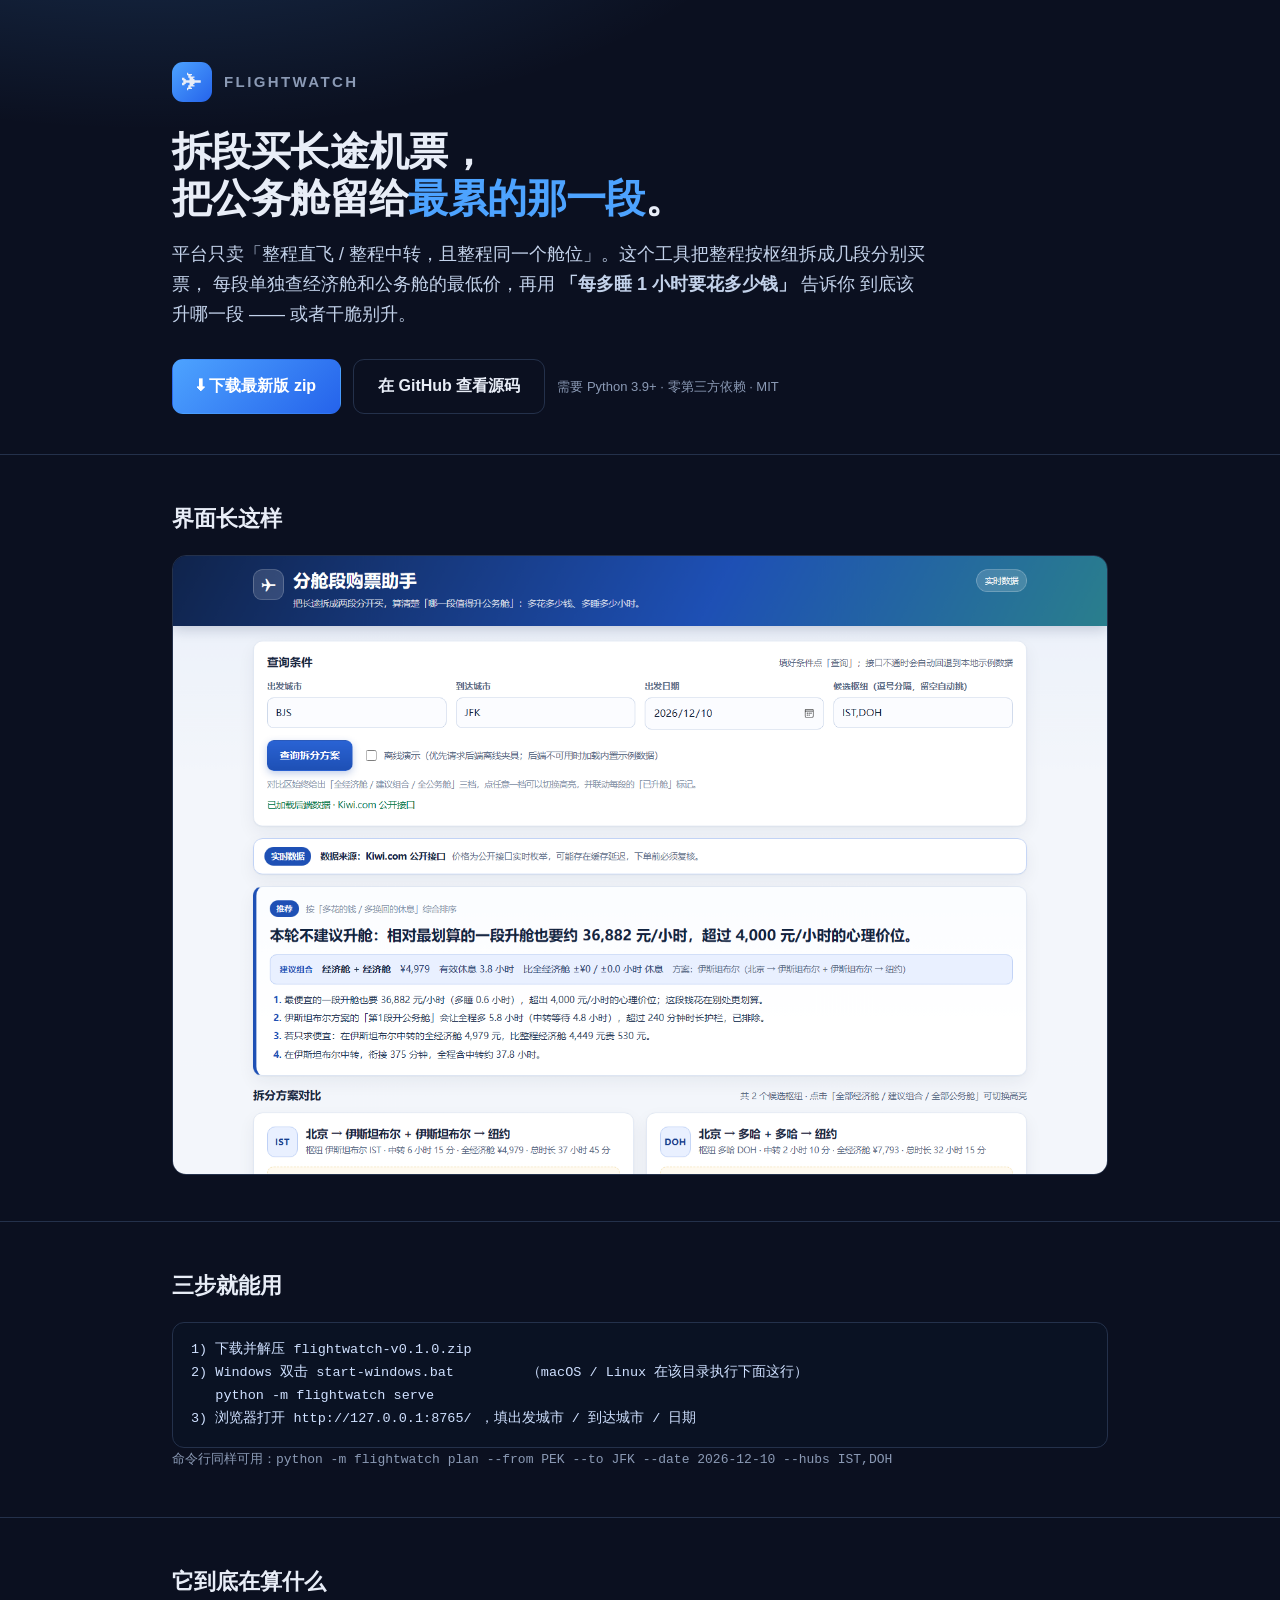
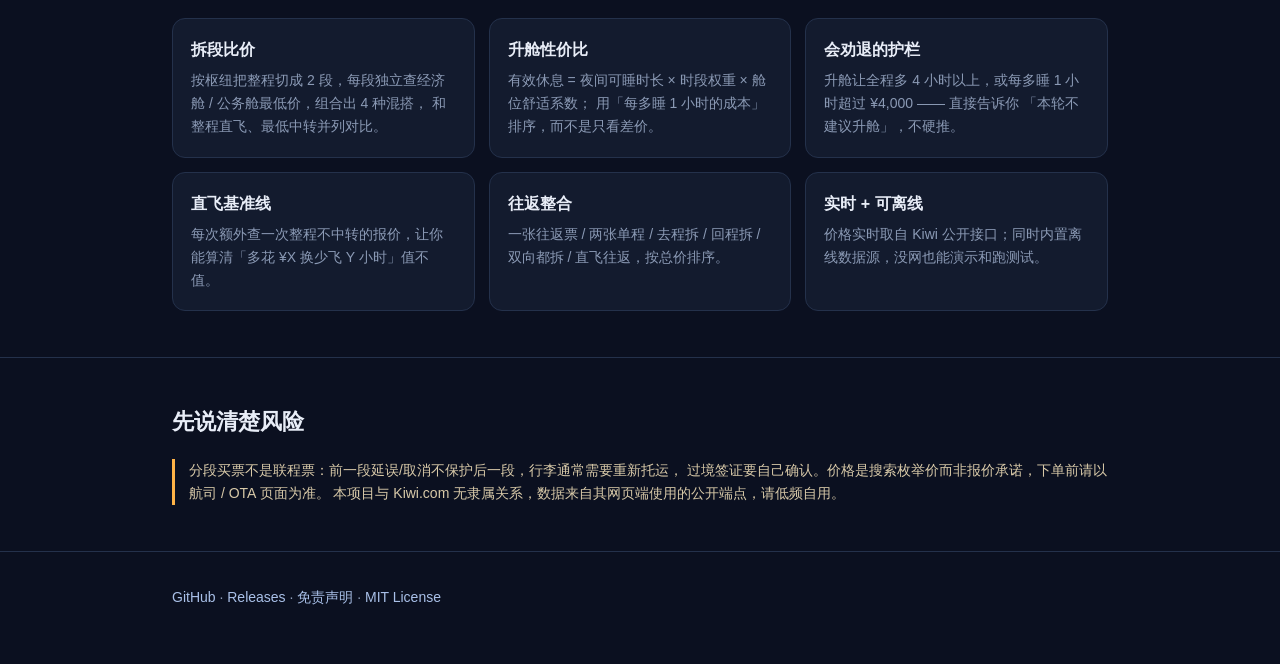
==== docs/index.html @ 6a058e4d "docs: add GitHub Pages landing page (download CTA, screenshots, quick start)" ====
<!doctype html>
<html lang="zh-CN">
<head>
<meta charset="utf-8">
<meta name="viewport" content="width=device-width, initial-scale=1">
<title>flightwatch — 拆段买长途机票，把公务舱留给最累的一段</title>
<meta name="description" content="Split long-haul flights into separately-booked segments and find which leg is worth upgrading to business class — ranked by cost per extra hour of sleep. 零依赖 Python 工具。">
<meta property="og:title" content="flightwatch">
<meta property="og:description" content="拆段买长途机票，算清哪一段值得升公务舱 —— 每多睡 1 小时要花多少钱。">
<meta property="og:image" content="screenshots/social-preview.png">
<meta property="og:type" content="website">
<style>
  :root {
    --bg: #0b1020; --panel: #131b2e; --line: #24314b; --ink: #e8edf7;
    --muted: #8b9ab5; --brand: #4da3ff; --biz: #ffb347; --ok: #43d19e;
  }
  * { box-sizing: border-box; margin: 0; padding: 0; }
  body {
    background: var(--bg); color: var(--ink); line-height: 1.65;
    font-family: -apple-system, "Segoe UI", "Microsoft YaHei", sans-serif;
  }
  a { color: var(--brand); text-decoration: none; }
  a:hover { text-decoration: underline; }
  .wrap { max-width: 980px; margin: 0 auto; padding: 0 22px; }
  header { padding: 62px 0 40px; border-bottom: 1px solid var(--line);
    background: radial-gradient(900px 380px at 12% -30%, rgba(77,163,255,.22), transparent 70%); }
  .brand { display: flex; align-items: center; gap: 12px; margin-bottom: 26px; }
  .mark { width: 40px; height: 40px; border-radius: 11px; display: grid; place-items: center;
    background: linear-gradient(135deg,#4da3ff,#2563eb); font-size: 20px; }
  .brand span { letter-spacing: .16em; text-transform: uppercase; font-size: 15px;
    color: var(--muted); font-weight: 600; }
  h1 { font-size: 40px; line-height: 1.18; letter-spacing: -.6px; }
  h1 em { font-style: normal; color: var(--brand); }
  .sub { margin-top: 18px; font-size: 18px; color: #c3d2ea; max-width: 760px; }
  .cta { display: flex; gap: 12px; flex-wrap: wrap; margin-top: 30px; align-items: center; }
  .btn { display: inline-block; padding: 13px 24px; border-radius: 11px; font-weight: 700;
    font-size: 16px; border: 1px solid transparent; }
  .btn.primary { background: linear-gradient(135deg,#4da3ff,#2563eb); color: #fff; }
  .btn.primary:hover { text-decoration: none; filter: brightness(1.08); }
  .btn.ghost { border-color: var(--line); color: var(--ink); }
  .btn.ghost:hover { text-decoration: none; border-color: #3b4d70; }
  .req { font-size: 13px; color: var(--muted); }
  section { padding: 46px 0; border-bottom: 1px solid var(--line); }
  h2 { font-size: 22px; margin-bottom: 18px; }
  .shot { width: 100%; max-height: 620px; object-fit: cover; object-position: top center;
    border-radius: 14px; border: 1px solid var(--line); display: block; }
  .grid { display: grid; grid-template-columns: repeat(auto-fit, minmax(260px, 1fr)); gap: 14px; }
  .card { background: var(--panel); border: 1px solid var(--line); border-radius: 13px; padding: 18px; }
  .card h3 { font-size: 16px; margin-bottom: 6px; }
  .card p { font-size: 14px; color: var(--muted); }
  pre { background: #0a1223; border: 1px solid var(--line); border-radius: 12px;
    padding: 16px 18px; overflow-x: auto; font-size: 13.5px; line-height: 1.7;
    font-family: ui-monospace, Consolas, monospace; color: #cfe0ff; }
  .note { font-size: 13px; color: var(--muted); }
  .warn { border-left: 3px solid var(--biz); padding-left: 14px; color: #d8c9a8; font-size: 14px; }
  footer { padding: 34px 0 56px; color: var(--muted); font-size: 14px; }
  footer a { color: #a9c0e8; }
  @media (max-width: 620px) { h1 { font-size: 30px; } .sub { font-size: 16px; } }
</style>
</head>
<body>

<header>
  <div class="wrap">
    <div class="brand"><div class="mark">✈</div><span>flightwatch</span></div>
    <h1>拆段买长途机票，<br>把公务舱留给<em>最累的那一段</em>。</h1>
    <p class="sub">
      平台只卖「整程直飞 / 整程中转，且整程同一个舱位」。这个工具把整程按枢纽拆成几段分别买票，
      每段单独查经济舱和公务舱的最低价，再用 <strong>「每多睡 1 小时要花多少钱」</strong> 告诉你
      到底该升哪一段 —— 或者干脆别升。
    </p>
    <div class="cta">
      <a class="btn primary" href="https://github.com/chrischenj/flightwatch/releases/latest">
        ⬇ 下载最新版 zip
      </a>
      <a class="btn ghost" href="https://github.com/chrischenj/flightwatch">在 GitHub 查看源码</a>
      <span class="req">需要 Python 3.9+ · 零第三方依赖 · MIT</span>
    </div>
  </div>
</header>

<section>
  <div class="wrap">
    <h2>界面长这样</h2>
    <img class="shot" src="screenshots/ui.png" alt="flightwatch 本地网页界面截图">
  </div>
</section>

<section>
  <div class="wrap">
    <h2>三步就能用</h2>
    <pre>1) 下载并解压 flightwatch-v0.1.0.zip
2) Windows 双击 start-windows.bat         （macOS / Linux 在该目录执行下面这行）
   python -m flightwatch serve
3) 浏览器打开 http://127.0.0.1:8765/ ，填出发城市 / 到达城市 / 日期</pre>
    <p class="note">命令行同样可用：<code>python -m flightwatch plan --from PEK --to JFK --date 2026-12-10 --hubs IST,DOH</code></p>
  </div>
</section>

<section>
  <div class="wrap">
    <h2>它到底在算什么</h2>
    <div class="grid">
      <div class="card">
        <h3>拆段比价</h3>
        <p>按枢纽把整程切成 2 段，每段独立查经济舱 / 公务舱最低价，组合出 4 种混搭，
           和整程直飞、最低中转并列对比。</p>
      </div>
      <div class="card">
        <h3>升舱性价比</h3>
        <p>有效休息 = 夜间可睡时长 × 时段权重 × 舱位舒适系数；
           用「每多睡 1 小时的成本」排序，而不是只看差价。</p>
      </div>
      <div class="card">
        <h3>会劝退的护栏</h3>
        <p>升舱让全程多 4 小时以上，或每多睡 1 小时超过 ¥4,000 —— 直接告诉你
           「本轮不建议升舱」，不硬推。</p>
      </div>
      <div class="card">
        <h3>直飞基准线</h3>
        <p>每次额外查一次整程不中转的报价，让你能算清「多花 ¥X 换少飞 Y 小时」值不值。</p>
      </div>
      <div class="card">
        <h3>往返整合</h3>
        <p>一张往返票 / 两张单程 / 去程拆 / 回程拆 / 双向都拆 / 直飞往返，按总价排序。</p>
      </div>
      <div class="card">
        <h3>实时 + 可离线</h3>
        <p>价格实时取自 Kiwi 公开接口；同时内置离线数据源，没网也能演示和跑测试。</p>
      </div>
    </div>
  </div>
</section>

<section>
  <div class="wrap">
    <h2>先说清楚风险</h2>
    <p class="warn">
      分段买票不是联程票：前一段延误/取消不保护后一段，行李通常需要重新托运，
      过境签证要自己确认。价格是搜索枚举价而非报价承诺，下单前请以航司 / OTA 页面为准。
      本项目与 Kiwi.com 无隶属关系，数据来自其网页端使用的公开端点，请低频自用。
    </p>
  </div>
</section>

<footer>
  <div class="wrap">
    <a href="https://github.com/chrischenj/flightwatch">GitHub</a> ·
    <a href="https://github.com/chrischenj/flightwatch/releases/latest">Releases</a> ·
    <a href="https://github.com/chrischenj/flightwatch/blob/main/DISCLAIMER.md">免责声明</a> ·
    <a href="https://github.com/chrischenj/flightwatch/blob/main/LICENSE">MIT License</a>
  </div>
</footer>

</body>
</html>
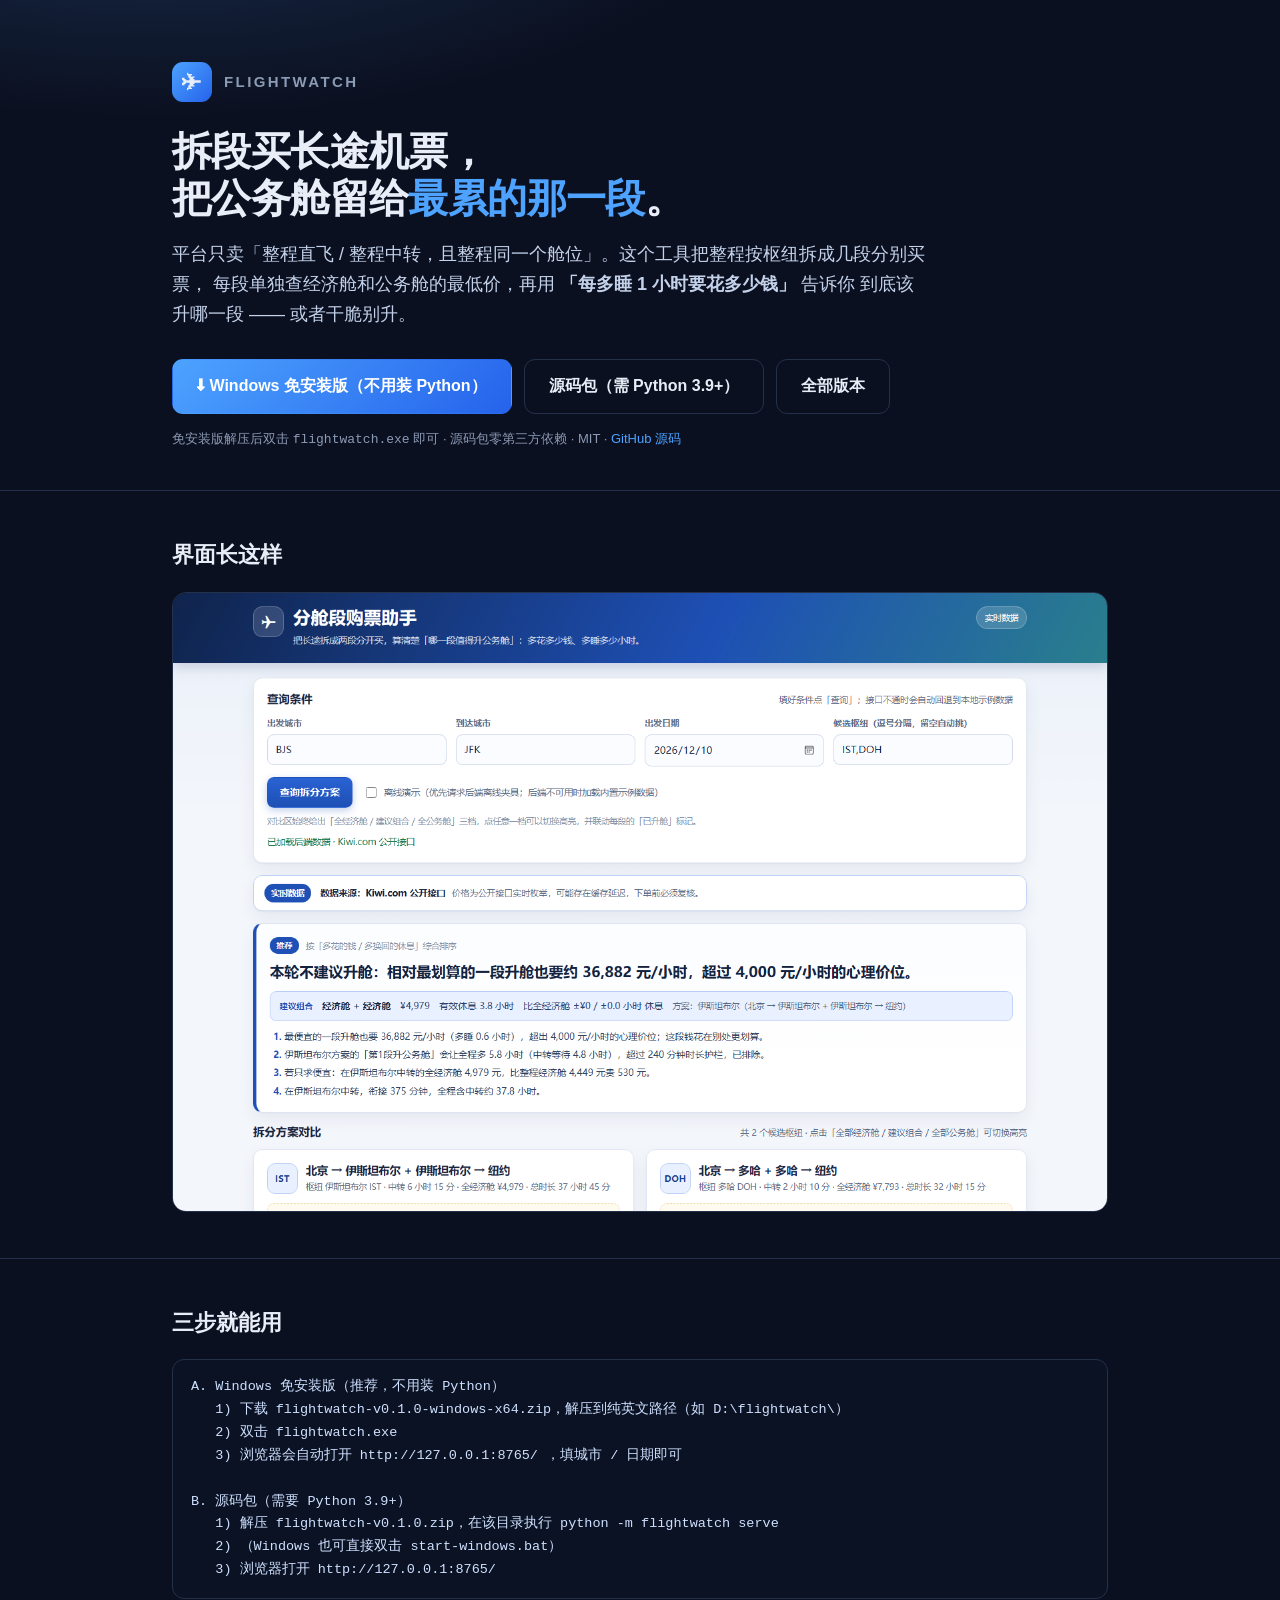
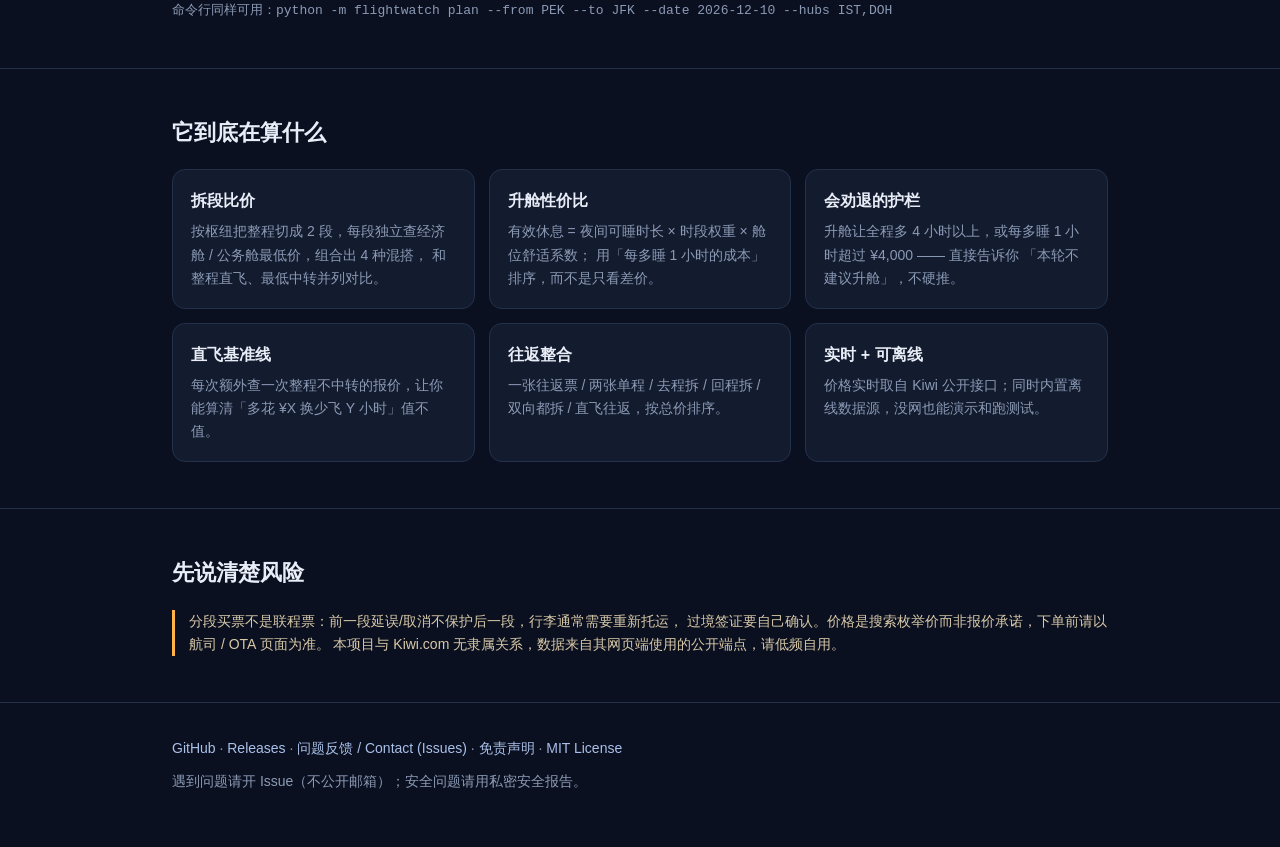
==== commit b5a41345: "feat: Windows portable build + Issues contact - packaging/: PyInstaller 入口与 build_windows.bat（onedir" ====
--- a/docs/index.html
+++ b/docs/index.html
@@ -70,12 +70,18 @@
       到底该升哪一段 —— 或者干脆别升。
     </p>
     <div class="cta">
-      <a class="btn primary" href="https://github.com/chrischenj/flightwatch/releases/latest">
-        ⬇ 下载最新版 zip
+      <a class="btn primary" href="https://github.com/chrischenj/flightwatch/releases/download/v0.1.0/flightwatch-v0.1.0-windows-x64.zip">
+        ⬇ Windows 免安装版（不用装 Python）
       </a>
-      <a class="btn ghost" href="https://github.com/chrischenj/flightwatch">在 GitHub 查看源码</a>
-      <span class="req">需要 Python 3.9+ · 零第三方依赖 · MIT</span>
+      <a class="btn ghost" href="https://github.com/chrischenj/flightwatch/releases/download/v0.1.0/flightwatch-v0.1.0.zip">
+        源码包（需 Python 3.9+）
+      </a>
+      <a class="btn ghost" href="https://github.com/chrischenj/flightwatch/releases">全部版本</a>
     </div>
+    <p class="req" style="margin-top:14px">
+      免安装版解压后双击 <code>flightwatch.exe</code> 即可 · 源码包零第三方依赖 · MIT ·
+      <a href="https://github.com/chrischenj/flightwatch">GitHub 源码</a>
+    </p>
   </div>
 </header>
 
@@ -89,10 +95,15 @@
 <section>
   <div class="wrap">
     <h2>三步就能用</h2>
-    <pre>1) 下载并解压 flightwatch-v0.1.0.zip
-2) Windows 双击 start-windows.bat         （macOS / Linux 在该目录执行下面这行）
-   python -m flightwatch serve
-3) 浏览器打开 http://127.0.0.1:8765/ ，填出发城市 / 到达城市 / 日期</pre>
+    <pre>A. Windows 免安装版（推荐，不用装 Python）
+   1) 下载 flightwatch-v0.1.0-windows-x64.zip，解压到纯英文路径（如 D:\flightwatch\）
+   2) 双击 flightwatch.exe
+   3) 浏览器会自动打开 http://127.0.0.1:8765/ ，填城市 / 日期即可
+
+B. 源码包（需要 Python 3.9+）
+   1) 解压 flightwatch-v0.1.0.zip，在该目录执行 python -m flightwatch serve
+   2) （Windows 也可直接双击 start-windows.bat）
+   3) 浏览器打开 http://127.0.0.1:8765/</pre>
     <p class="note">命令行同样可用：<code>python -m flightwatch plan --from PEK --to JFK --date 2026-12-10 --hubs IST,DOH</code></p>
   </div>
 </section>
@@ -146,9 +157,11 @@
 <footer>
   <div class="wrap">
     <a href="https://github.com/chrischenj/flightwatch">GitHub</a> ·
-    <a href="https://github.com/chrischenj/flightwatch/releases/latest">Releases</a> ·
+    <a href="https://github.com/chrischenj/flightwatch/releases">Releases</a> ·
+    <a href="https://github.com/chrischenj/flightwatch/issues">问题反馈 / Contact (Issues)</a> ·
     <a href="https://github.com/chrischenj/flightwatch/blob/main/DISCLAIMER.md">免责声明</a> ·
     <a href="https://github.com/chrischenj/flightwatch/blob/main/LICENSE">MIT License</a>
+    <p style="margin-top:10px">遇到问题请开 Issue（不公开邮箱）；安全问题请用私密安全报告。</p>
   </div>
 </footer>
 
